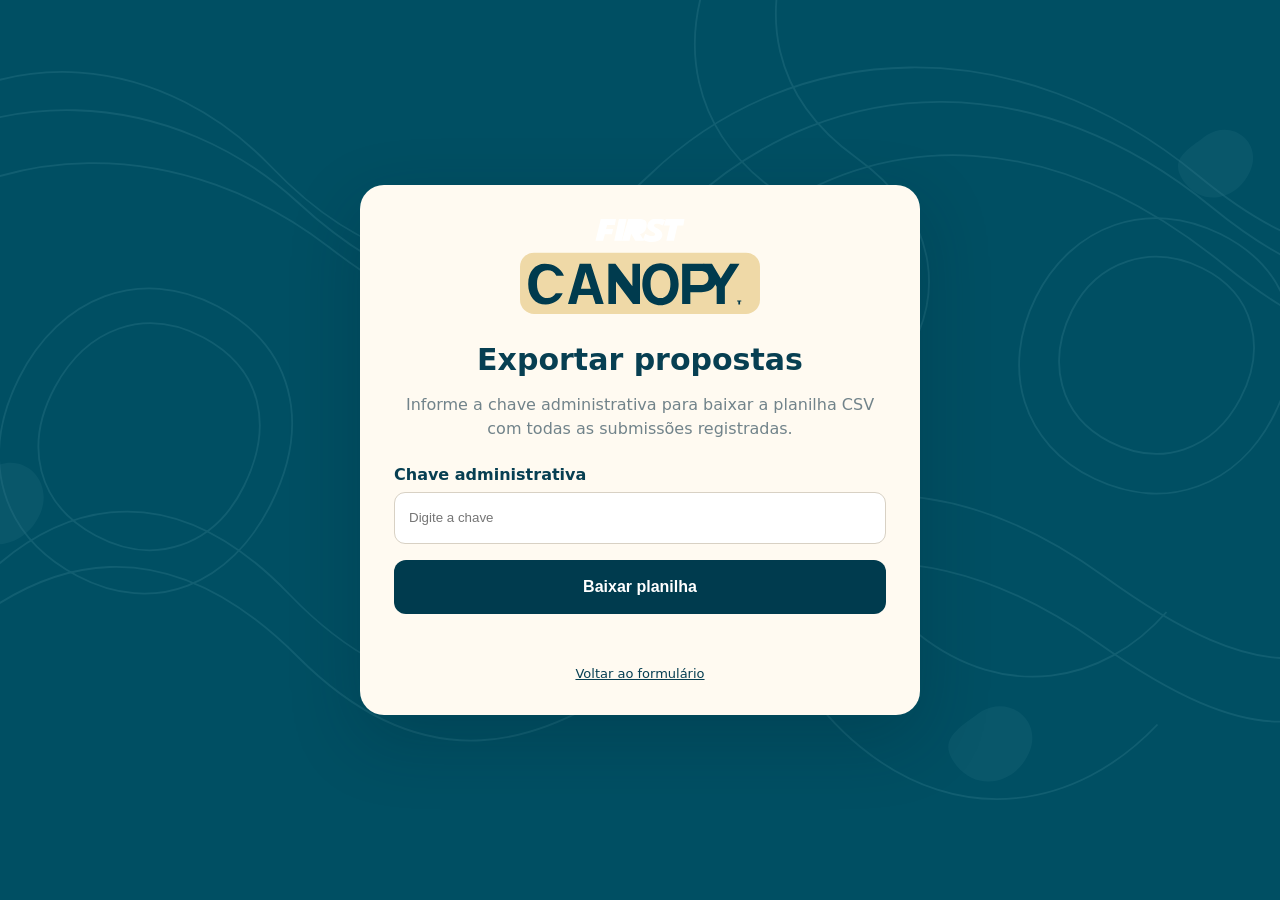
==== admin.html @ 0128865a "Add protected CSV export page" ====
<!doctype html>
<html lang="pt-BR">
<head>
<meta charset="utf-8">
<meta name="viewport" content="width=device-width,initial-scale=1">
<meta name="theme-color" content="#004f63">
<title>FIRST CANOPY — Exportar propostas</title>
<style>
:root{--teal:#004f63;--deep:#003b4e;--cream:#efd9a7;--paper:#fffaf1;--ink:#073f52;--muted:#71838a;--danger:#a9413b}
*{box-sizing:border-box}body{margin:0;min-height:100vh;font-family:Inter,ui-sans-serif,system-ui,-apple-system,"Segoe UI",Arial,sans-serif;background:var(--teal) url("assets/topography.svg") center/cover fixed no-repeat;color:var(--ink);display:grid;place-items:center;padding:24px}
.card{width:min(560px,100%);background:var(--paper);border-radius:24px;padding:34px;box-shadow:0 24px 70px rgba(0,30,40,.22)}
.brand{width:240px;max-width:70%;display:block;margin:0 auto 28px}.card h1{margin:0;text-align:center;font-size:30px}.card p{color:var(--muted);line-height:1.5;text-align:center}.card label{display:block;font-weight:750;margin:24px 0 8px}.card input{width:100%;height:52px;border:1.5px solid #d8d1c4;border-radius:11px;background:#fff;padding:0 14px;outline:none}.card input:focus{border-color:#0d6b82;box-shadow:0 0 0 3px rgba(13,107,130,.08)}button{width:100%;height:54px;border:0;border-radius:12px;background:var(--deep);color:#fff;font-weight:800;font-size:16px;margin-top:16px;cursor:pointer}.msg{min-height:22px;margin-top:12px;font-size:13px;text-align:center}.err{color:var(--danger)}.ok{color:#0c6a61}.back{display:block;text-align:center;margin-top:18px;font-size:13px;color:var(--ink)}
</style>
</head>
<body>
<main class="card">
<img src="assets/first-canopy-logo.svg" class="brand" alt="FIRST CANOPY">
<h1>Exportar propostas</h1>
<p>Informe a chave administrativa para baixar a planilha CSV com todas as submissões registradas.</p>
<label for="token">Chave administrativa</label>
<input id="token" type="password" autocomplete="off" placeholder="Digite a chave">
<button id="download" type="button">Baixar planilha</button>
<div id="message" class="msg" aria-live="polite"></div>
<a class="back" href="/">Voltar ao formulário</a>
</main>
<script>
const btn=document.getElementById('download'),input=document.getElementById('token'),msg=document.getElementById('message');
btn.addEventListener('click',async()=>{
  const token=input.value.trim();
  if(!token){msg.className='msg err';msg.textContent='Informe a chave administrativa.';return}
  btn.disabled=true;btn.textContent='Gerando planilha...';msg.textContent='';
  try{
    const r=await fetch('/api/export.csv',{headers:{Authorization:'Bearer '+token}});
    if(!r.ok){let d={};try{d=await r.json()}catch{}throw new Error(d.error||'Não foi possível gerar a planilha.')}
    const blob=await r.blob(),url=URL.createObjectURL(blob),a=document.createElement('a');
    a.href=url;a.download='first-canopy-propostas.csv';document.body.appendChild(a);a.click();a.remove();URL.revokeObjectURL(url);
    msg.className='msg ok';msg.textContent='Planilha gerada com sucesso.';
  }catch(e){msg.className='msg err';msg.textContent=e.message}
  finally{btn.disabled=false;btn.textContent='Baixar planilha'}
});
</script>
</body>
</html>
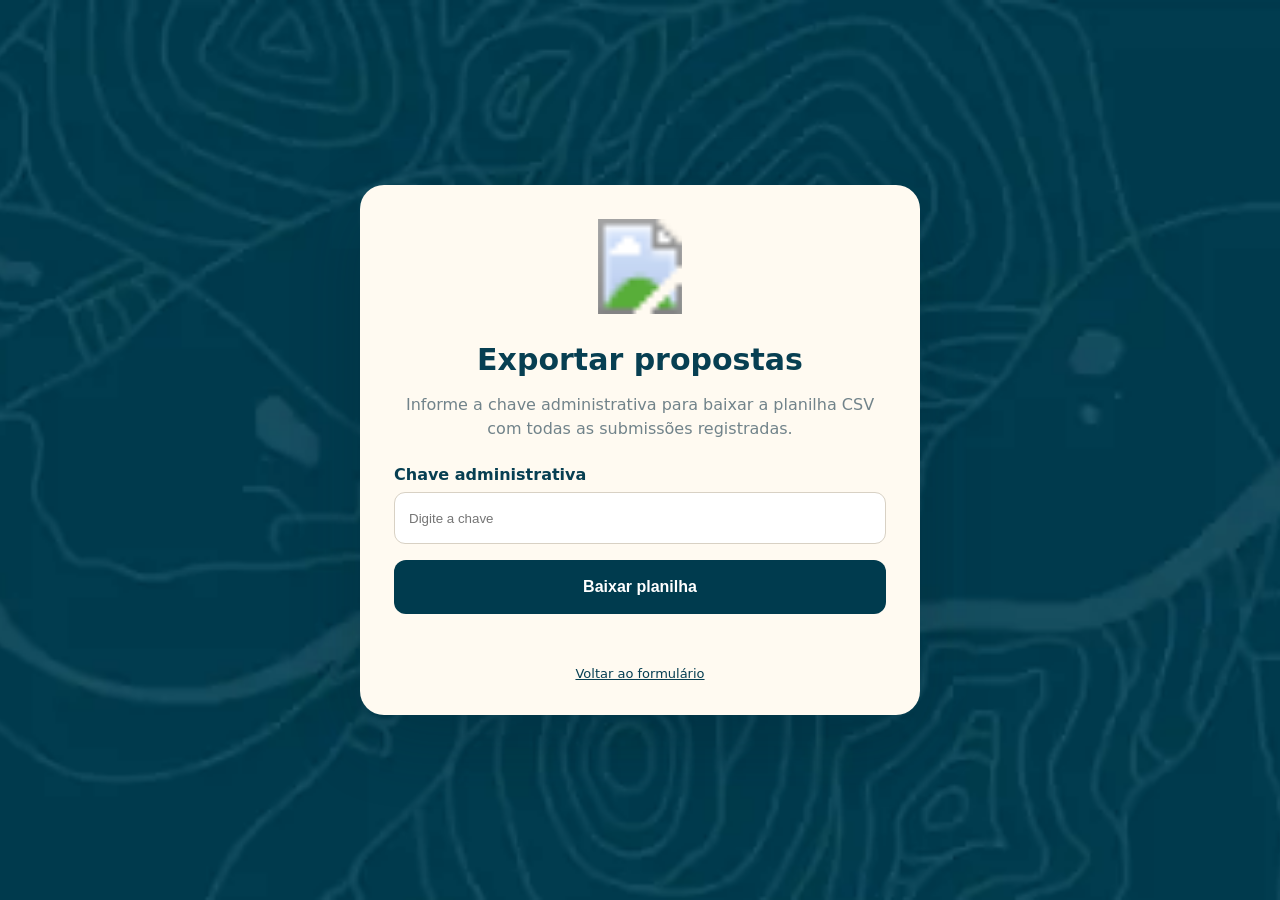
==== commit 3b8eacbf: "Refresh admin visual assets" ====
--- a/admin.html
+++ b/admin.html
@@ -7,14 +7,14 @@
 <title>FIRST CANOPY — Exportar propostas</title>
 <style>
 :root{--teal:#004f63;--deep:#003b4e;--cream:#efd9a7;--paper:#fffaf1;--ink:#073f52;--muted:#71838a;--danger:#a9413b}
-*{box-sizing:border-box}body{margin:0;min-height:100vh;font-family:Inter,ui-sans-serif,system-ui,-apple-system,"Segoe UI",Arial,sans-serif;background:var(--teal) url("assets/topography.svg") center/cover fixed no-repeat;color:var(--ink);display:grid;place-items:center;padding:24px}
+*{box-sizing:border-box}body{margin:0;min-height:100vh;font-family:Inter,ui-sans-serif,system-ui,-apple-system,"Segoe UI",Arial,sans-serif;background:var(--teal) url("assets/first-canopy-background-v2.svg") center/cover fixed no-repeat;color:var(--ink);display:grid;place-items:center;padding:24px}
 .card{width:min(560px,100%);background:var(--paper);border-radius:24px;padding:34px;box-shadow:0 24px 70px rgba(0,30,40,.22)}
 .brand{width:240px;max-width:70%;display:block;margin:0 auto 28px}.card h1{margin:0;text-align:center;font-size:30px}.card p{color:var(--muted);line-height:1.5;text-align:center}.card label{display:block;font-weight:750;margin:24px 0 8px}.card input{width:100%;height:52px;border:1.5px solid #d8d1c4;border-radius:11px;background:#fff;padding:0 14px;outline:none}.card input:focus{border-color:#0d6b82;box-shadow:0 0 0 3px rgba(13,107,130,.08)}button{width:100%;height:54px;border:0;border-radius:12px;background:var(--deep);color:#fff;font-weight:800;font-size:16px;margin-top:16px;cursor:pointer}.msg{min-height:22px;margin-top:12px;font-size:13px;text-align:center}.err{color:var(--danger)}.ok{color:#0c6a61}.back{display:block;text-align:center;margin-top:18px;font-size:13px;color:var(--ink)}
 </style>
 </head>
 <body>
 <main class="card">
-<img src="assets/first-canopy-logo.svg" class="brand" alt="FIRST CANOPY">
+<img src="assets/first-canopy-logo-v2.svg" class="brand" alt="FIRST CANOPY">
 <h1>Exportar propostas</h1>
 <p>Informe a chave administrativa para baixar a planilha CSV com todas as submissões registradas.</p>
 <label for="token">Chave administrativa</label>
